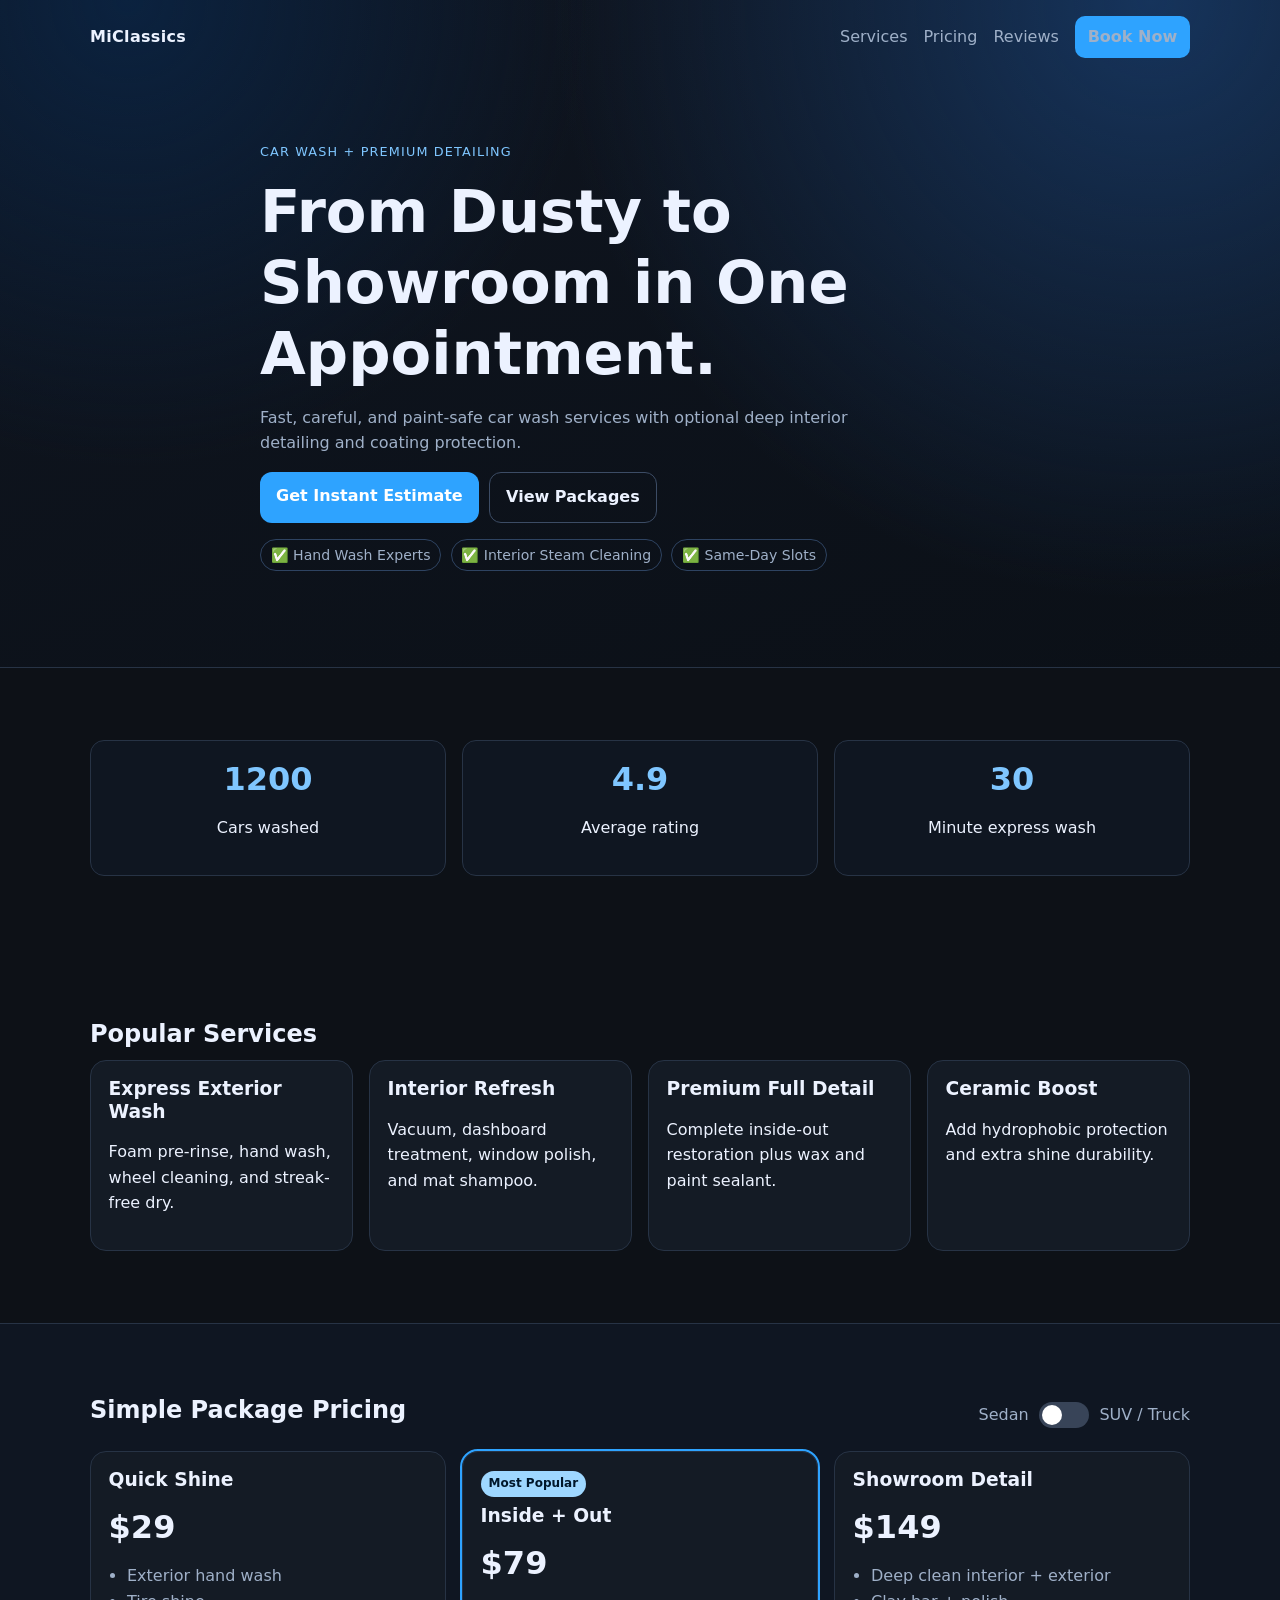
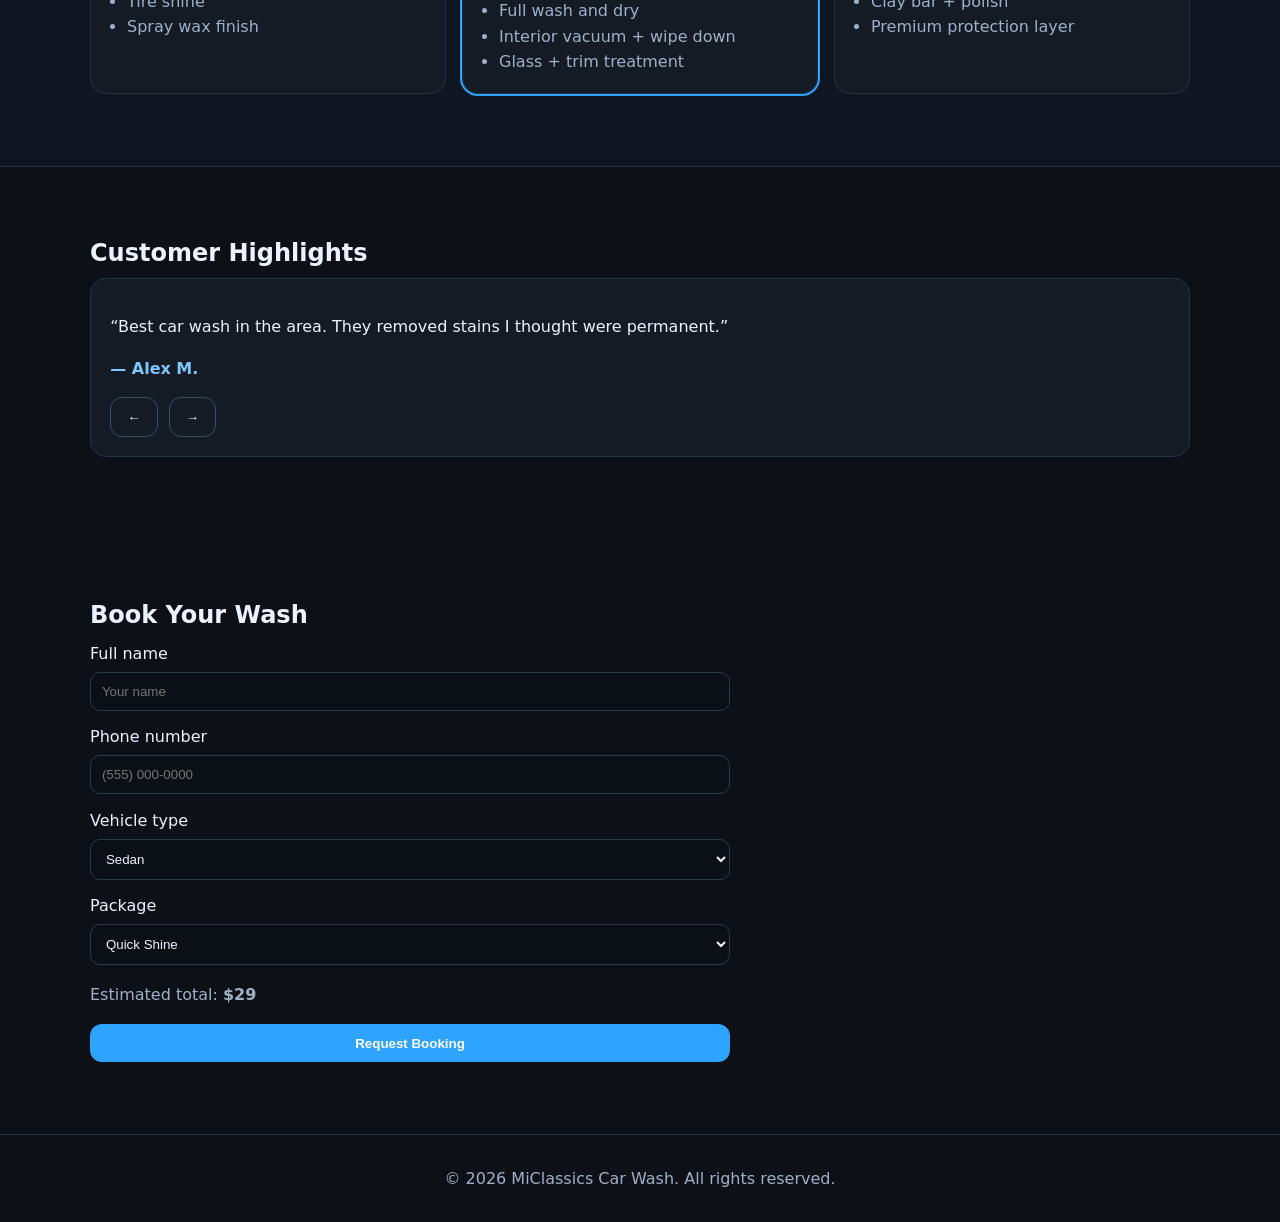
==== web/index.html @ 0b5b479b "Move landing page into web folder to avoid merge conflicts" ====
<!doctype html>
<html lang="en">
  <head>
    <meta charset="UTF-8" />
    <meta name="viewport" content="width=device-width, initial-scale=1.0" />
    <title>MiClassics Car Wash & Detailing</title>
    <meta
      name="description"
      content="MiClassics Car Wash & Detailing keeps your vehicle spotless with hand wash, interior detailing, and ceramic protection services."
    />
    <link rel="stylesheet" href="styles.css" />
  </head>
  <body>
    <header class="hero" id="top">
      <nav class="nav container">
        <a class="logo" href="#top">MiClassics</a>
        <div class="nav-links">
          <a href="#services">Services</a>
          <a href="#pricing">Pricing</a>
          <a href="#reviews">Reviews</a>
          <a href="#contact" class="btn btn-sm">Book Now</a>
        </div>
      </nav>

      <div class="hero-content container reveal">
        <p class="eyebrow">Car Wash + Premium Detailing</p>
        <h1>From Dusty to Showroom in One Appointment.</h1>
        <p class="hero-sub">
          Fast, careful, and paint-safe car wash services with optional deep
          interior detailing and coating protection.
        </p>
        <div class="hero-actions">
          <a class="btn" href="#contact">Get Instant Estimate</a>
          <a class="btn btn-outline" href="#pricing">View Packages</a>
        </div>
        <div class="badges">
          <span>✅ Hand Wash Experts</span>
          <span>✅ Interior Steam Cleaning</span>
          <span>✅ Same-Day Slots</span>
        </div>
      </div>
    </header>

    <main>
      <section class="section container stats reveal">
        <div class="stat">
          <h3 data-counter="1200">0</h3>
          <p>Cars washed</p>
        </div>
        <div class="stat">
          <h3 data-counter="4.9">0</h3>
          <p>Average rating</p>
        </div>
        <div class="stat">
          <h3 data-counter="30">0</h3>
          <p>Minute express wash</p>
        </div>
      </section>

      <section id="services" class="section container reveal">
        <h2>Popular Services</h2>
        <div class="grid">
          <article class="card">
            <h3>Express Exterior Wash</h3>
            <p>Foam pre-rinse, hand wash, wheel cleaning, and streak-free dry.</p>
          </article>
          <article class="card">
            <h3>Interior Refresh</h3>
            <p>Vacuum, dashboard treatment, window polish, and mat shampoo.</p>
          </article>
          <article class="card">
            <h3>Premium Full Detail</h3>
            <p>Complete inside-out restoration plus wax and paint sealant.</p>
          </article>
          <article class="card">
            <h3>Ceramic Boost</h3>
            <p>Add hydrophobic protection and extra shine durability.</p>
          </article>
        </div>
      </section>

      <section id="pricing" class="section dark reveal">
        <div class="container">
          <div class="section-head">
            <h2>Simple Package Pricing</h2>
            <div class="toggle-wrap">
              <span>Sedan</span>
              <label class="switch">
                <input id="vehicleToggle" type="checkbox" />
                <span class="slider"></span>
              </label>
              <span>SUV / Truck</span>
            </div>
          </div>

          <div class="grid pricing-grid">
            <article class="card price-card">
              <h3>Quick Shine</h3>
              <p class="price" data-sedan="29" data-suv="39">$29</p>
              <ul>
                <li>Exterior hand wash</li>
                <li>Tire shine</li>
                <li>Spray wax finish</li>
              </ul>
            </article>
            <article class="card price-card featured">
              <p class="pill">Most Popular</p>
              <h3>Inside + Out</h3>
              <p class="price" data-sedan="79" data-suv="99">$79</p>
              <ul>
                <li>Full wash and dry</li>
                <li>Interior vacuum + wipe down</li>
                <li>Glass + trim treatment</li>
              </ul>
            </article>
            <article class="card price-card">
              <h3>Showroom Detail</h3>
              <p class="price" data-sedan="149" data-suv="179">$149</p>
              <ul>
                <li>Deep clean interior + exterior</li>
                <li>Clay bar + polish</li>
                <li>Premium protection layer</li>
              </ul>
            </article>
          </div>
        </div>
      </section>

      <section id="reviews" class="section container reveal">
        <h2>Customer Highlights</h2>
        <div class="review-box">
          <p id="reviewText"></p>
          <p id="reviewAuthor" class="author"></p>
          <div class="review-controls">
            <button class="btn btn-outline" id="prevReview" type="button">←</button>
            <button class="btn btn-outline" id="nextReview" type="button">→</button>
          </div>
        </div>
      </section>

      <section id="contact" class="section container reveal">
        <h2>Book Your Wash</h2>
        <form class="contact-form" action="#" method="post">
          <label>
            Full name
            <input type="text" name="name" placeholder="Your name" required />
          </label>
          <label>
            Phone number
            <input type="tel" name="phone" placeholder="(555) 000-0000" required />
          </label>
          <label>
            Vehicle type
            <select name="vehicle" id="vehicleType">
              <option value="sedan">Sedan</option>
              <option value="suv">SUV/Truck</option>
            </select>
          </label>
          <label>
            Package
            <select name="package" id="packageType">
              <option value="29">Quick Shine</option>
              <option value="79">Inside + Out</option>
              <option value="149">Showroom Detail</option>
            </select>
          </label>
          <p class="estimate">Estimated total: <strong id="estimate">$29</strong></p>
          <button class="btn" type="submit">Request Booking</button>
        </form>
      </section>
    </main>

    <footer>
      <p>© <span id="year"></span> MiClassics Car Wash. All rights reserved.</p>
    </footer>

    <script src="script.js"></script>
  </body>
</html>
---- web/styles.css ----
:root {
  --bg: #0d1117;
  --surface: #141b25;
  --surface-2: #0f1621;
  --text: #ecf2ff;
  --muted: #9fb0c8;
  --line: #273345;
  --accent: #2ea3ff;
  --accent-soft: #7fc6ff;
}

* {
  box-sizing: border-box;
}

html {
  scroll-behavior: smooth;
}

body {
  margin: 0;
  font-family: Inter, system-ui, -apple-system, Segoe UI, Roboto, sans-serif;
  background: var(--bg);
  color: var(--text);
  line-height: 1.6;
}

.container {
  width: min(1100px, 92%);
  margin: 0 auto;
}

.hero {
  background: radial-gradient(circle at 90% 0%, #16345c, transparent 45%),
    radial-gradient(circle at 10% 0%, #0b223f, transparent 35%),
    linear-gradient(160deg, #0f1520, #0b1017);
  padding: 1rem 0 4rem;
  border-bottom: 1px solid var(--line);
}

.nav {
  display: flex;
  justify-content: space-between;
  align-items: center;
  gap: 1rem;
}

.logo {
  color: var(--text);
  text-decoration: none;
  font-weight: 800;
  letter-spacing: 0.02em;
}

.nav-links {
  display: flex;
  align-items: center;
  gap: 1rem;
}

.nav-links a {
  color: var(--muted);
  text-decoration: none;
}

.hero-content {
  padding: 4.5rem 0 2rem;
  max-width: 760px;
}

.eyebrow {
  color: var(--accent-soft);
  font-size: 0.8rem;
  text-transform: uppercase;
  letter-spacing: 0.09em;
}

h1,
h2,
h3 {
  line-height: 1.2;
  margin: 0 0 0.65rem;
}

h1 {
  font-size: clamp(2rem, 6vw, 3.7rem);
}

.hero-sub {
  color: var(--muted);
  max-width: 65ch;
}

.section {
  padding: 4.5rem 0;
}

.grid {
  display: grid;
  grid-template-columns: repeat(auto-fit, minmax(220px, 1fr));
  gap: 1rem;
}

.card {
  background: var(--surface);
  border: 1px solid var(--line);
  border-radius: 16px;
  padding: 1.1rem;
}

.stats {
  display: grid;
  grid-template-columns: repeat(3, 1fr);
  gap: 1rem;
}

.stat {
  background: var(--surface-2);
  border: 1px solid var(--line);
  border-radius: 14px;
  text-align: center;
  padding: 1.2rem;
}

.stat h3 {
  font-size: 2rem;
  color: var(--accent-soft);
}

.dark {
  background: #0f1622;
  border-top: 1px solid var(--line);
  border-bottom: 1px solid var(--line);
}

.section-head {
  display: flex;
  justify-content: space-between;
  align-items: center;
  flex-wrap: wrap;
  gap: 1rem;
  margin-bottom: 1rem;
}

.toggle-wrap {
  display: flex;
  align-items: center;
  gap: 0.65rem;
  color: var(--muted);
}

.switch {
  position: relative;
  width: 50px;
  height: 26px;
}

.switch input {
  opacity: 0;
  width: 0;
  height: 0;
}

.slider {
  position: absolute;
  inset: 0;
  background: #384458;
  border-radius: 999px;
  cursor: pointer;
}

.slider::before {
  content: "";
  position: absolute;
  width: 20px;
  height: 20px;
  top: 3px;
  left: 3px;
  background: #fff;
  border-radius: 50%;
  transition: transform 180ms ease;
}

.switch input:checked + .slider::before {
  transform: translateX(24px);
}

.price-card {
  position: relative;
}

.featured {
  outline: 2px solid var(--accent);
}

.pill {
  margin: 0 0 0.5rem;
  display: inline-block;
  font-size: 0.75rem;
  color: #00172a;
  background: #9ed7ff;
  padding: 0.2rem 0.5rem;
  border-radius: 999px;
  font-weight: 700;
}

.price {
  font-size: 2rem;
  font-weight: 800;
  margin: 0.5rem 0;
}

ul {
  margin: 0.6rem 0 0;
  padding-left: 1.15rem;
  color: var(--muted);
}

.review-box {
  border: 1px solid var(--line);
  border-radius: 16px;
  background: var(--surface);
  padding: 1.2rem;
}

.author {
  color: var(--accent-soft);
  font-weight: 600;
}

.review-controls {
  display: flex;
  gap: 0.7rem;
  margin-top: 0.8rem;
}

.badges {
  margin-top: 1rem;
  display: flex;
  flex-wrap: wrap;
  gap: 0.6rem;
}

.badges span {
  border: 1px solid #2e4361;
  border-radius: 999px;
  padding: 0.25rem 0.6rem;
  color: var(--muted);
  font-size: 0.88rem;
}

.btn {
  display: inline-block;
  border: none;
  background: var(--accent);
  color: white;
  text-decoration: none;
  border-radius: 12px;
  padding: 0.72rem 1rem;
  font-weight: 700;
  cursor: pointer;
}

.btn-sm {
  padding: 0.5rem 0.8rem;
  border-radius: 10px;
}

.btn-outline {
  border: 1px solid #3c4c65;
  background: transparent;
  color: var(--text);
}

.hero-actions {
  display: flex;
  flex-wrap: wrap;
  gap: 0.65rem;
  margin-top: 1rem;
}

.contact-form {
  width: min(640px, 100%);
  display: grid;
  gap: 0.85rem;
}

label {
  display: grid;
  gap: 0.35rem;
}

input,
select {
  background: #0b1017;
  color: var(--text);
  border: 1px solid #2d394b;
  border-radius: 10px;
  padding: 0.68rem;
}

.estimate {
  margin: 0.2rem 0;
  color: var(--muted);
}

footer {
  text-align: center;
  color: var(--muted);
  border-top: 1px solid var(--line);
  padding: 0.9rem;
}

.reveal {
  opacity: 0;
  transform: translateY(12px);
  transition: opacity 400ms ease, transform 400ms ease;
}

.reveal.show {
  opacity: 1;
  transform: translateY(0);
}

@media (max-width: 760px) {
  .nav {
    flex-direction: column;
    align-items: flex-start;
  }

  .nav-links {
    flex-wrap: wrap;
  }

  .stats {
    grid-template-columns: 1fr;
  }
}
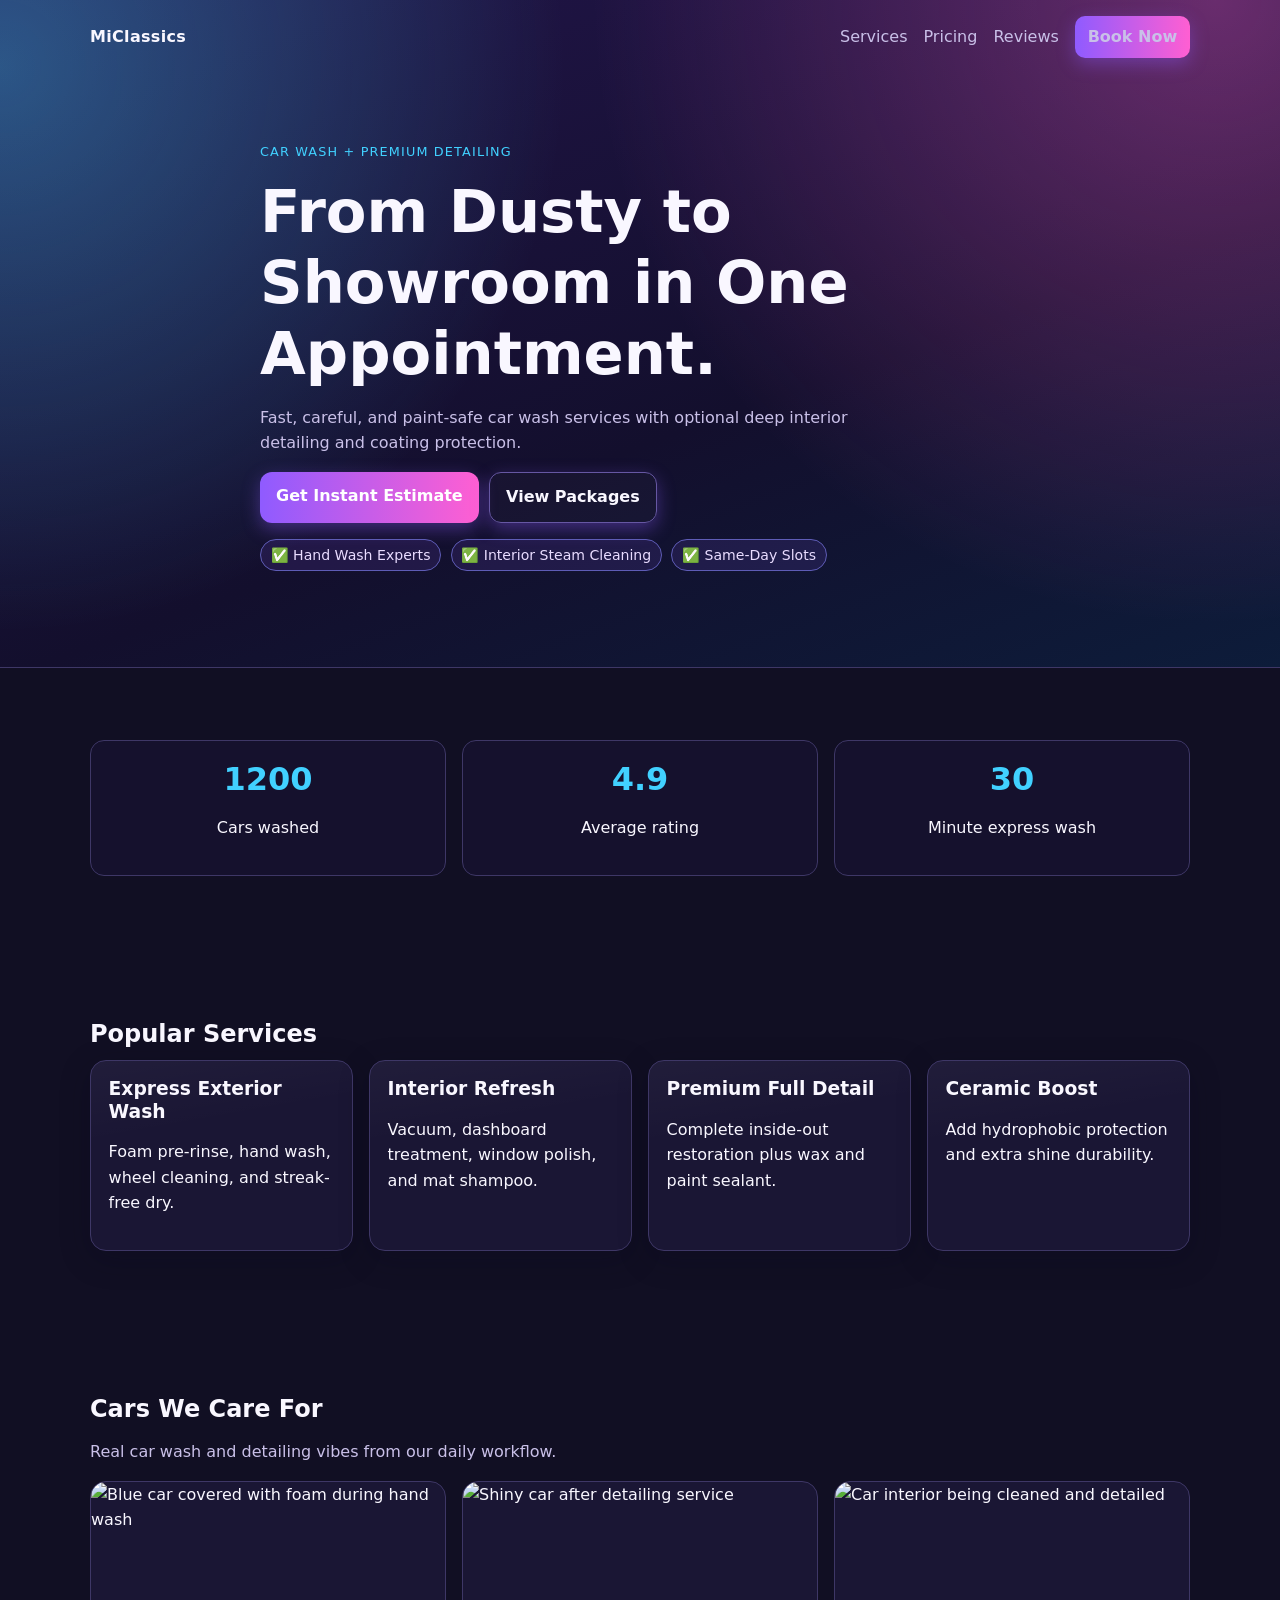
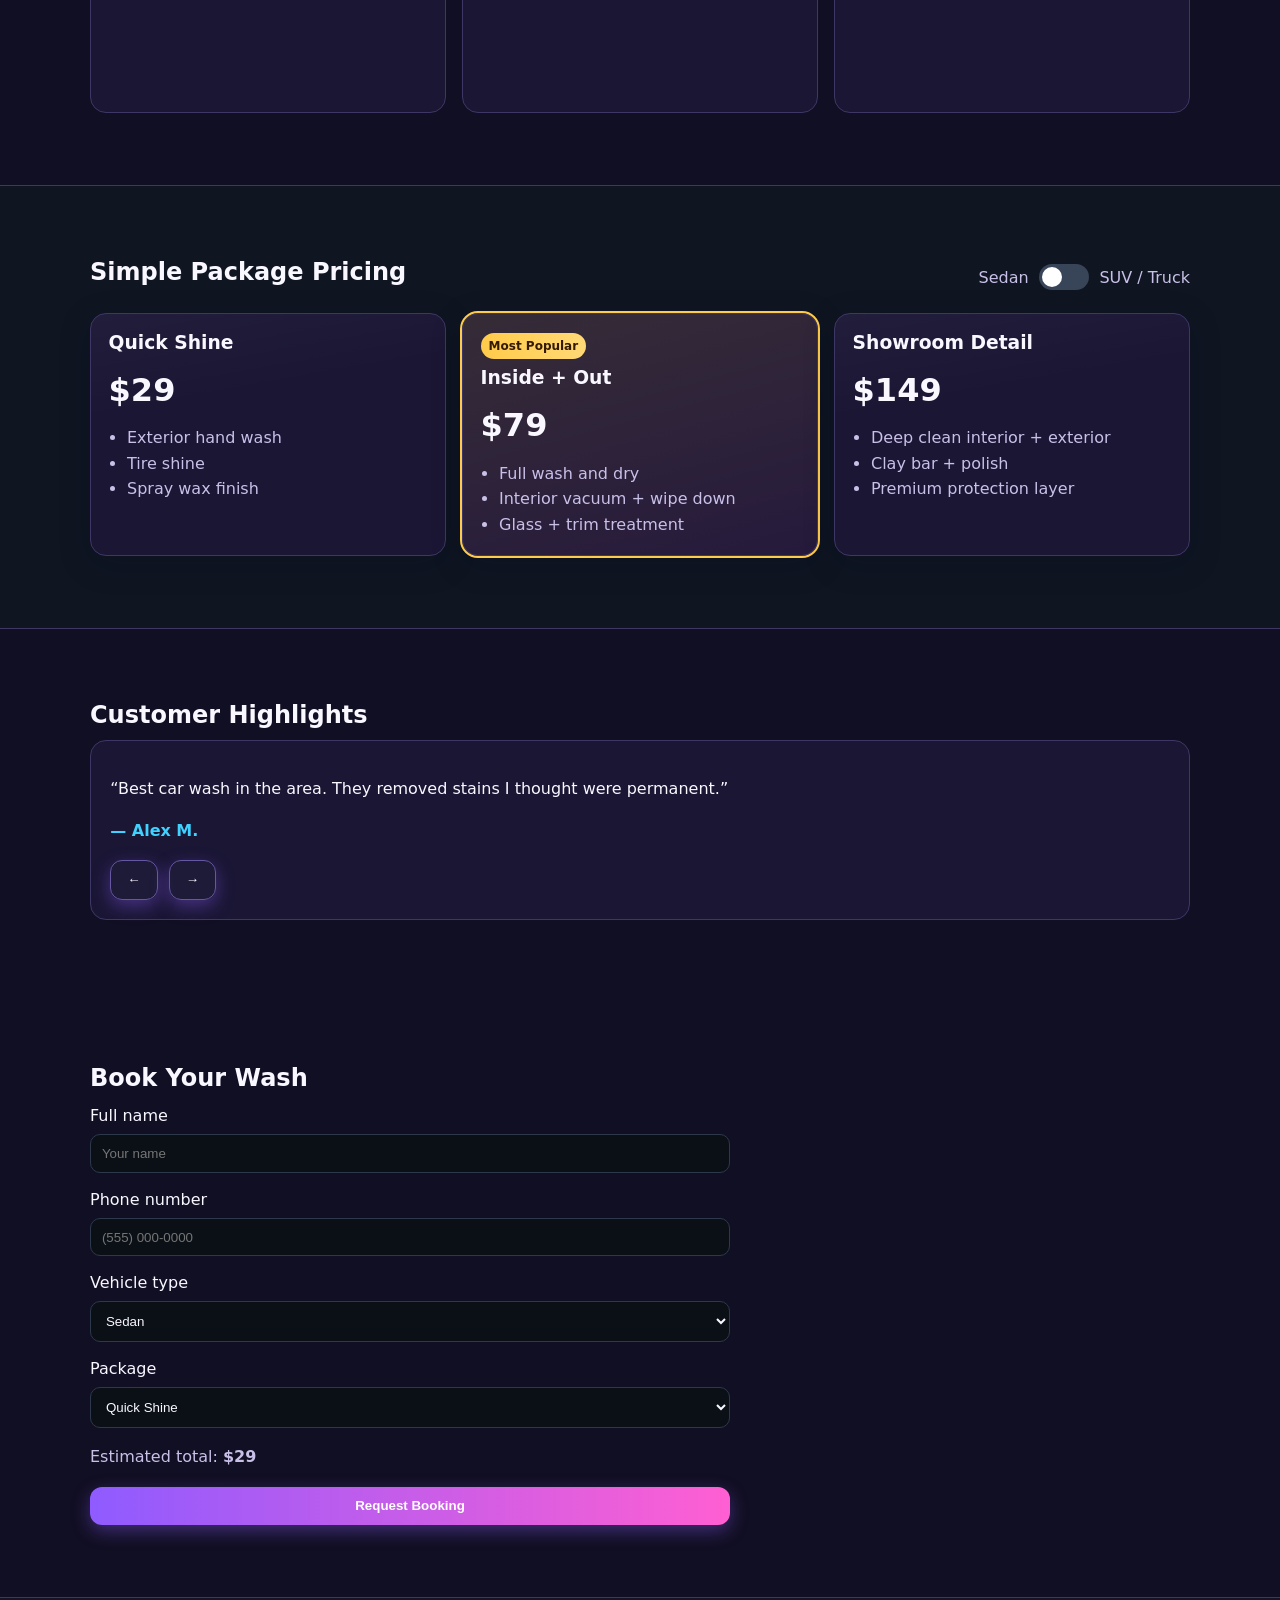
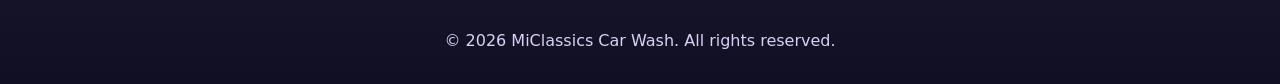
==== commit ac71be80: "Add car image gallery section to landing page" ====
--- a/web/index.html
+++ b/web/index.html
@@ -76,6 +76,34 @@
             <h3>Ceramic Boost</h3>
             <p>Add hydrophobic protection and extra shine durability.</p>
           </article>
+        </div>
+      </section>
+
+      <section id="gallery" class="section container reveal">
+        <h2>Cars We Care For</h2>
+        <p class="hero-sub">Real car wash and detailing vibes from our daily workflow.</p>
+        <div class="gallery-grid">
+          <figure class="gallery-card">
+            <img
+              src="https://images.unsplash.com/photo-1607861716497-e65ab29fc7ac?auto=format&fit=crop&w=1200&q=80"
+              alt="Blue car covered with foam during hand wash"
+              loading="lazy"
+            />
+          </figure>
+          <figure class="gallery-card">
+            <img
+              src="https://images.unsplash.com/photo-1503376780353-7e6692767b70?auto=format&fit=crop&w=1200&q=80"
+              alt="Shiny car after detailing service"
+              loading="lazy"
+            />
+          </figure>
+          <figure class="gallery-card">
+            <img
+              src="https://images.unsplash.com/photo-1485291571150-772bcfc10da5?auto=format&fit=crop&w=1200&q=80"
+              alt="Car interior being cleaned and detailed"
+              loading="lazy"
+            />
+          </figure>
         </div>
       </section>
 
--- a/web/styles.css
+++ b/web/styles.css
@@ -1,12 +1,14 @@
 :root {
-  --bg: #0d1117;
-  --surface: #141b25;
-  --surface-2: #0f1621;
-  --text: #ecf2ff;
-  --muted: #9fb0c8;
-  --line: #273345;
-  --accent: #2ea3ff;
-  --accent-soft: #7fc6ff;
+  --bg: #110f23;
+  --surface: #1a1634;
+  --surface-2: #15112d;
+  --text: #f9f7ff;
+  --muted: #c9c0e8;
+  --line: #3e3766;
+  --accent: #8f5bff;
+  --accent-soft: #41d1ff;
+  --accent-pink: #ff5fd2;
+  --accent-gold: #ffcb4a;
 }
 
 * {
@@ -31,9 +33,9 @@
 }
 
 .hero {
-  background: radial-gradient(circle at 90% 0%, #16345c, transparent 45%),
-    radial-gradient(circle at 10% 0%, #0b223f, transparent 35%),
-    linear-gradient(160deg, #0f1520, #0b1017);
+  background: radial-gradient(circle at 95% 0%, rgba(255, 95, 210, 0.35), transparent 45%),
+    radial-gradient(circle at 0% 10%, rgba(65, 209, 255, 0.35), transparent 40%),
+    linear-gradient(160deg, #22154a, #130f2d 60%, #0d1c3a);
   padding: 1rem 0 4rem;
   border-bottom: 1px solid var(--line);
 }
@@ -101,11 +103,39 @@
   gap: 1rem;
 }
 
+.gallery-grid {
+  display: grid;
+  grid-template-columns: repeat(auto-fit, minmax(220px, 1fr));
+  gap: 1rem;
+  margin-top: 1rem;
+}
+
+.gallery-card {
+  margin: 0;
+  border: 1px solid var(--line);
+  border-radius: 16px;
+  overflow: hidden;
+  background: var(--surface);
+}
+
+.gallery-card img {
+  width: 100%;
+  height: 230px;
+  object-fit: cover;
+  display: block;
+  transition: transform 250ms ease;
+}
+
+.gallery-card:hover img {
+  transform: scale(1.04);
+}
+
 .card {
-  background: var(--surface);
+  background: linear-gradient(170deg, rgba(255, 255, 255, 0.03), transparent 35%), var(--surface);
   border: 1px solid var(--line);
   border-radius: 16px;
   padding: 1.1rem;
+  box-shadow: 0 8px 30px rgba(8, 6, 26, 0.25);
 }
 
 .stats {
@@ -190,15 +220,17 @@
 }
 
 .featured {
-  outline: 2px solid var(--accent);
+  outline: 2px solid var(--accent-gold);
+  background: linear-gradient(165deg, rgba(255, 203, 74, 0.12), rgba(255, 95, 210, 0.05)),
+    var(--surface);
 }
 
 .pill {
   margin: 0 0 0.5rem;
   display: inline-block;
   font-size: 0.75rem;
-  color: #00172a;
-  background: #9ed7ff;
+  color: #331a00;
+  background: linear-gradient(90deg, #ffcb4a, #ffd976);
   padding: 0.2rem 0.5rem;
   border-radius: 999px;
   font-weight: 700;
@@ -242,23 +274,25 @@
 }
 
 .badges span {
-  border: 1px solid #2e4361;
+  border: 1px solid #5e5cb6;
   border-radius: 999px;
   padding: 0.25rem 0.6rem;
-  color: var(--muted);
+  color: #e9dcff;
   font-size: 0.88rem;
+  background: rgba(143, 91, 255, 0.12);
 }
 
 .btn {
   display: inline-block;
   border: none;
-  background: var(--accent);
+  background: linear-gradient(90deg, var(--accent), var(--accent-pink));
   color: white;
   text-decoration: none;
   border-radius: 12px;
   padding: 0.72rem 1rem;
   font-weight: 700;
   cursor: pointer;
+  box-shadow: 0 6px 18px rgba(143, 91, 255, 0.38);
 }
 
 .btn-sm {
@@ -267,8 +301,8 @@
 }
 
 .btn-outline {
-  border: 1px solid #3c4c65;
-  background: transparent;
+  border: 1px solid #6657a3;
+  background: rgba(255, 255, 255, 0.02);
   color: var(--text);
 }
 
@@ -306,9 +340,10 @@
 
 footer {
   text-align: center;
-  color: var(--muted);
+  color: #d9d1f6;
   border-top: 1px solid var(--line);
   padding: 0.9rem;
+  background: linear-gradient(180deg, rgba(255, 255, 255, 0.02), transparent);
 }
 
 .reveal {
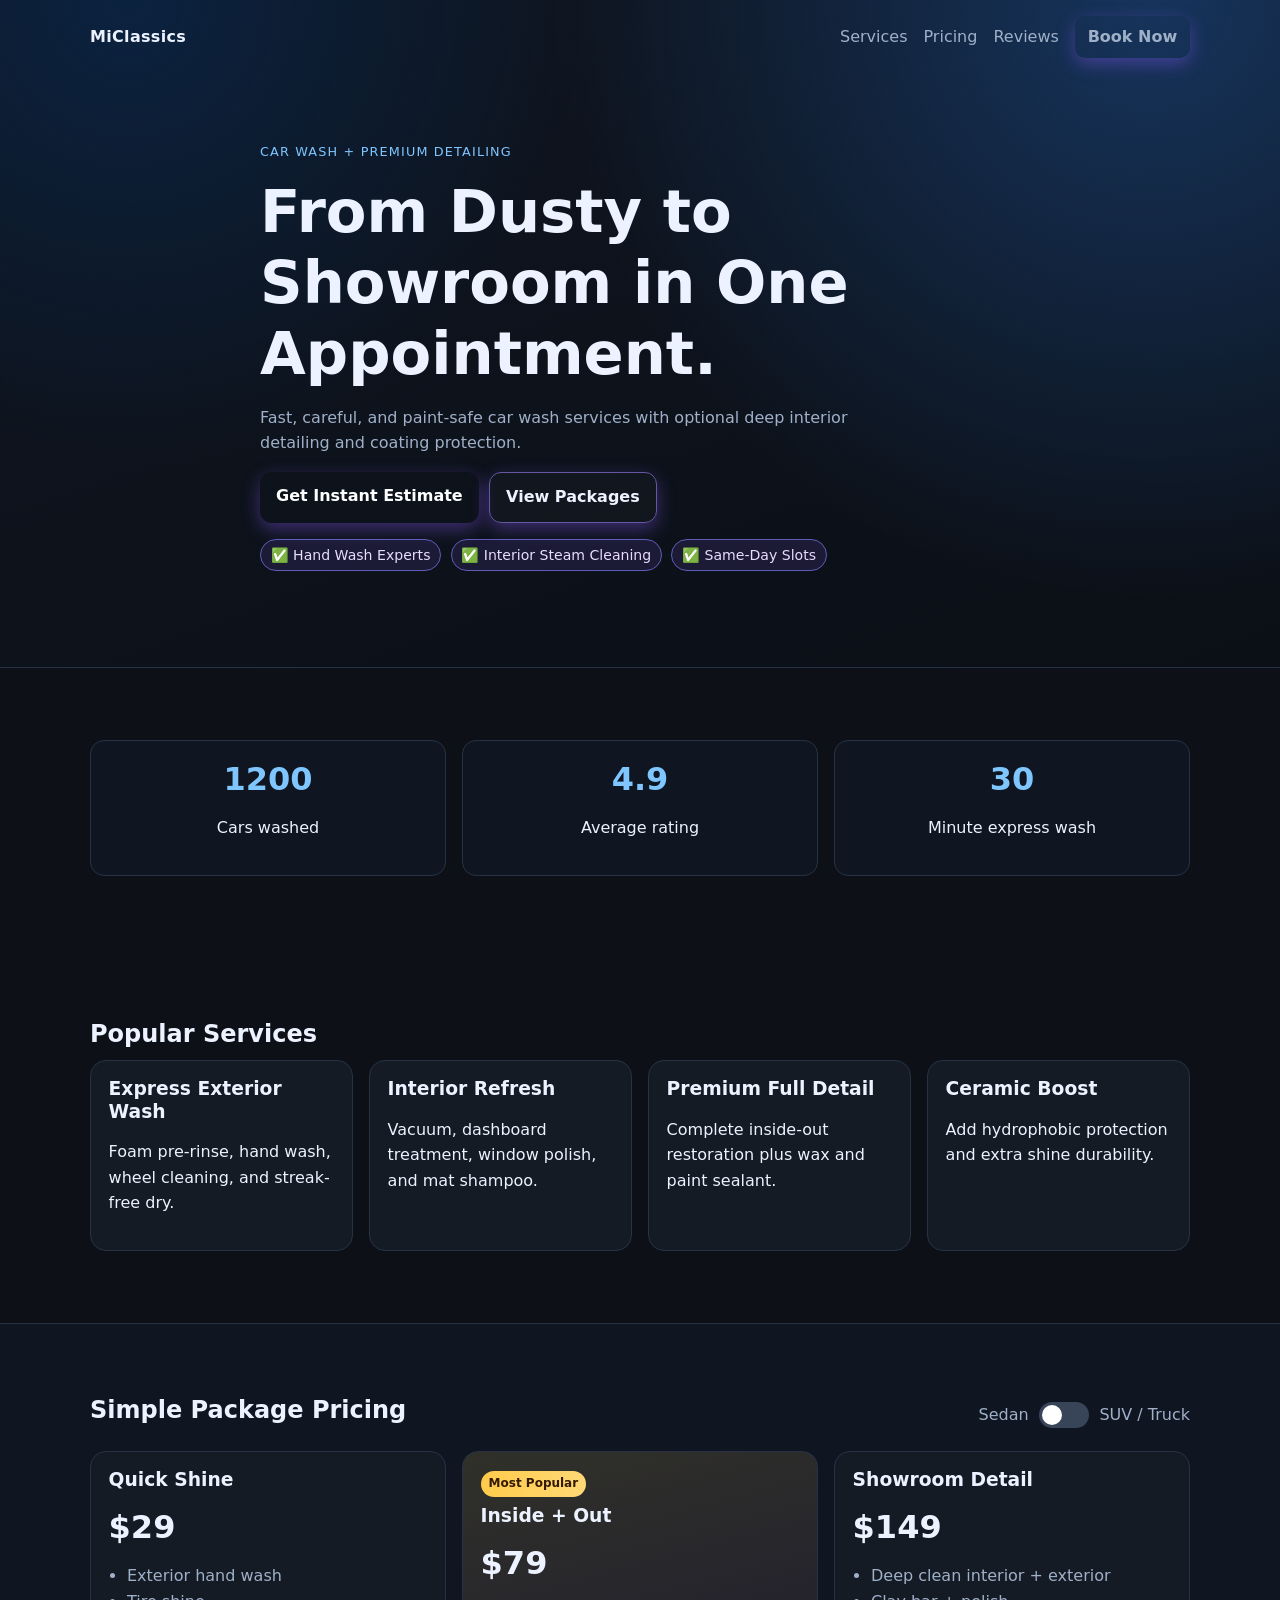
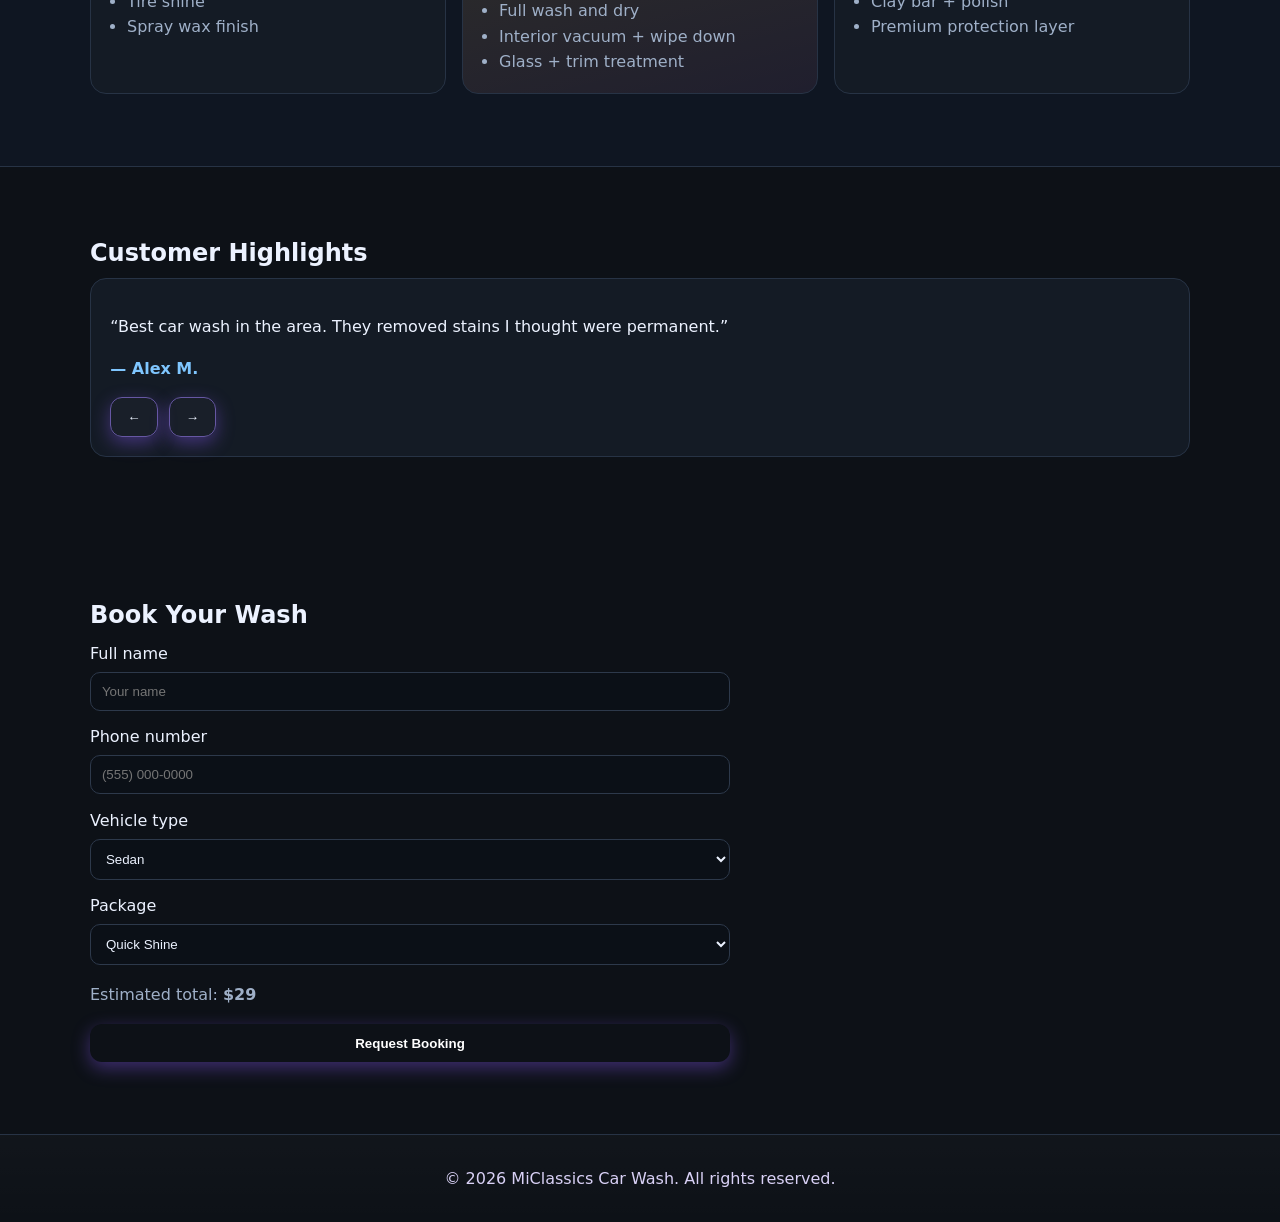
==== commit f73fae8f: "Merge branch 'main' into codex/create-web-page-for-shared-service-jwd7my" ====
--- a/web/index.html
+++ b/web/index.html
@@ -76,34 +76,6 @@
             <h3>Ceramic Boost</h3>
             <p>Add hydrophobic protection and extra shine durability.</p>
           </article>
-        </div>
-      </section>
-
-      <section id="gallery" class="section container reveal">
-        <h2>Cars We Care For</h2>
-        <p class="hero-sub">Real car wash and detailing vibes from our daily workflow.</p>
-        <div class="gallery-grid">
-          <figure class="gallery-card">
-            <img
-              src="https://images.unsplash.com/photo-1607861716497-e65ab29fc7ac?auto=format&fit=crop&w=1200&q=80"
-              alt="Blue car covered with foam during hand wash"
-              loading="lazy"
-            />
-          </figure>
-          <figure class="gallery-card">
-            <img
-              src="https://images.unsplash.com/photo-1503376780353-7e6692767b70?auto=format&fit=crop&w=1200&q=80"
-              alt="Shiny car after detailing service"
-              loading="lazy"
-            />
-          </figure>
-          <figure class="gallery-card">
-            <img
-              src="https://images.unsplash.com/photo-1485291571150-772bcfc10da5?auto=format&fit=crop&w=1200&q=80"
-              alt="Car interior being cleaned and detailed"
-              loading="lazy"
-            />
-          </figure>
         </div>
       </section>
 
--- a/web/styles.css
+++ b/web/styles.css
@@ -1,14 +1,12 @@
 :root {
-  --bg: #110f23;
-  --surface: #1a1634;
-  --surface-2: #15112d;
-  --text: #f9f7ff;
-  --muted: #c9c0e8;
-  --line: #3e3766;
-  --accent: #8f5bff;
-  --accent-soft: #41d1ff;
-  --accent-pink: #ff5fd2;
-  --accent-gold: #ffcb4a;
+  --bg: #0d1117;
+  --surface: #141b25;
+  --surface-2: #0f1621;
+  --text: #ecf2ff;
+  --muted: #9fb0c8;
+  --line: #273345;
+  --accent: #2ea3ff;
+  --accent-soft: #7fc6ff;
 }
 
 * {
@@ -33,9 +31,9 @@
 }
 
 .hero {
-  background: radial-gradient(circle at 95% 0%, rgba(255, 95, 210, 0.35), transparent 45%),
-    radial-gradient(circle at 0% 10%, rgba(65, 209, 255, 0.35), transparent 40%),
-    linear-gradient(160deg, #22154a, #130f2d 60%, #0d1c3a);
+  background: radial-gradient(circle at 90% 0%, #16345c, transparent 45%),
+    radial-gradient(circle at 10% 0%, #0b223f, transparent 35%),
+    linear-gradient(160deg, #0f1520, #0b1017);
   padding: 1rem 0 4rem;
   border-bottom: 1px solid var(--line);
 }
@@ -103,39 +101,11 @@
   gap: 1rem;
 }
 
-.gallery-grid {
-  display: grid;
-  grid-template-columns: repeat(auto-fit, minmax(220px, 1fr));
-  gap: 1rem;
-  margin-top: 1rem;
-}
-
-.gallery-card {
-  margin: 0;
-  border: 1px solid var(--line);
-  border-radius: 16px;
-  overflow: hidden;
+.card {
   background: var(--surface);
-}
-
-.gallery-card img {
-  width: 100%;
-  height: 230px;
-  object-fit: cover;
-  display: block;
-  transition: transform 250ms ease;
-}
-
-.gallery-card:hover img {
-  transform: scale(1.04);
-}
-
-.card {
-  background: linear-gradient(170deg, rgba(255, 255, 255, 0.03), transparent 35%), var(--surface);
   border: 1px solid var(--line);
   border-radius: 16px;
   padding: 1.1rem;
-  box-shadow: 0 8px 30px rgba(8, 6, 26, 0.25);
 }
 
 .stats {
